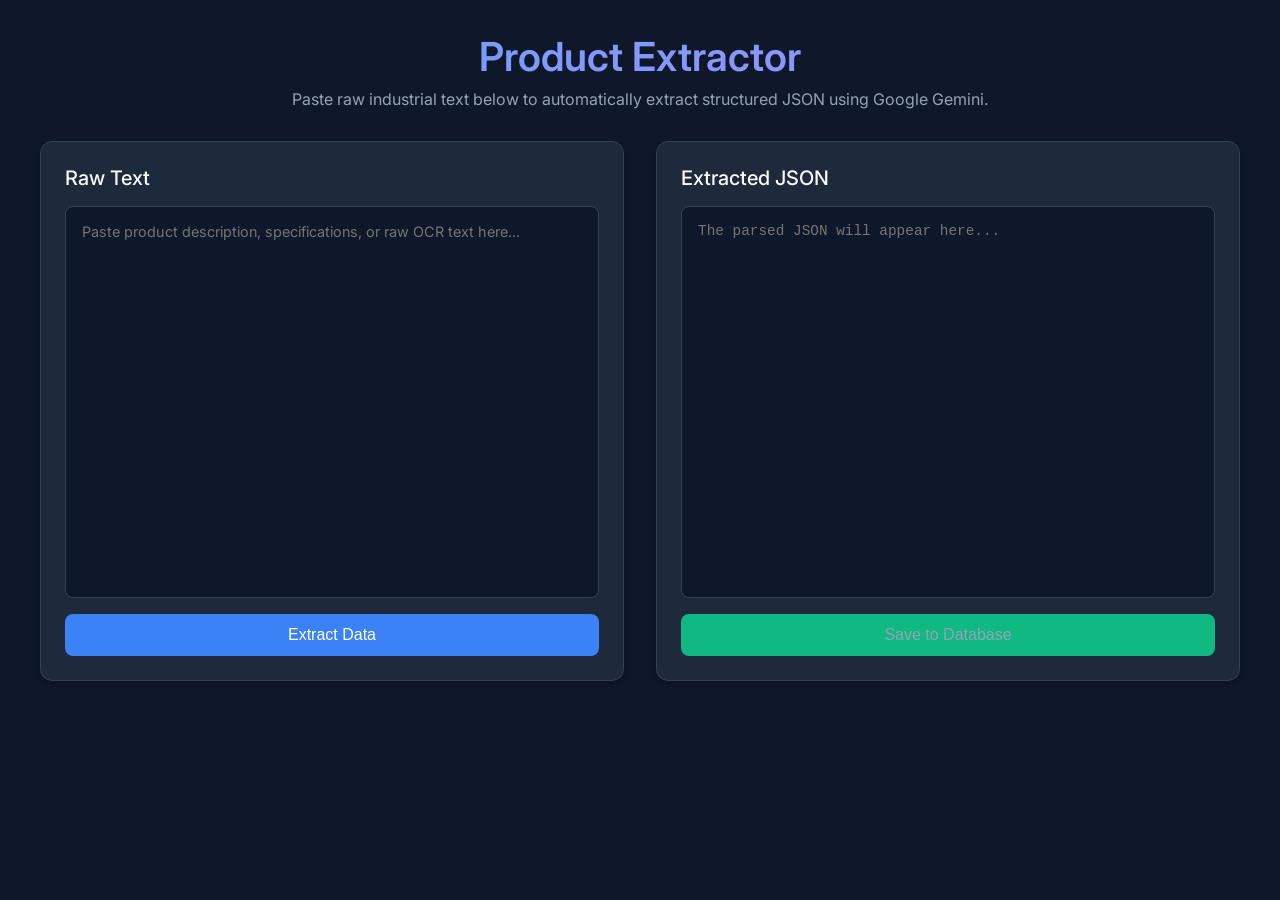
==== frontend/index.html @ 0d47b3da "Initial commit of Product Intelligence API and UI" ====
<!DOCTYPE html>
<html lang="en">
<head>
    <meta charset="UTF-8">
    <meta name="viewport" content="width=device-width, initial-scale=1.0">
    <title>Product Extractor</title>
    <link rel="stylesheet" href="styles.css">
    <link href="https://fonts.googleapis.com/css2?family=Inter:wght@400;500;600&display=swap" rel="stylesheet">
</head>
<body>
    <div class="container">
        <header>
            <h1>Product Extractor</h1>
            <p>Paste raw industrial text below to automatically extract structured JSON using Google Gemini.</p>
        </header>

        <div class="main-content">
            <div class="input-section">
                <h2>Raw Text</h2>
                <textarea id="raw-text" placeholder="Paste product description, specifications, or raw OCR text here..."></textarea>
                <button id="extract-btn">Extract Data</button>
            </div>

            <div class="output-section">
                <h2>Extracted JSON</h2>
                <textarea id="json-output" placeholder="The parsed JSON will appear here..."></textarea>
                <button id="save-btn" class="secondary" disabled>Save to Database</button>
            </div>
        </div>

        <div id="status-message" class="hidden"></div>
    </div>
    <script src="app.js"></script>
</body>
</html>
---- frontend/styles.css ----
:root {
    --bg-color: #0f172a;
    --card-bg: #1e293b;
    --primary-color: #3b82f6;
    --primary-hover: #2563eb;
    --text-main: #f8fafc;
    --text-muted: #94a3b8;
    --border-color: #334155;
    --success: #10b981;
    --error: #ef4444;
}

* {
    box-sizing: border-box;
    margin: 0;
    padding: 0;
}

body {
    font-family: 'Inter', sans-serif;
    background-color: var(--bg-color);
    color: var(--text-main);
    display: flex;
    justify-content: center;
    min-height: 100vh;
    padding: 2rem;
}

.container {
    width: 100%;
    max-width: 1200px;
    display: flex;
    flex-direction: column;
    gap: 2rem;
}

header {
    text-align: center;
}

header h1 {
    font-size: 2.5rem;
    font-weight: 600;
    margin-bottom: 0.5rem;
    background: linear-gradient(to right, #60a5fa, #a78bfa);
    -webkit-background-clip: text;
    -webkit-text-fill-color: transparent;
}

header p {
    color: var(--text-muted);
}

.main-content {
    display: flex;
    gap: 2rem;
    height: 60vh;
}

.input-section, .output-section {
    flex: 1;
    background-color: var(--card-bg);
    border: 1px solid var(--border-color);
    border-radius: 12px;
    padding: 1.5rem;
    display: flex;
    flex-direction: column;
    gap: 1rem;
    box-shadow: 0 4px 6px -1px rgba(0, 0, 0, 0.1), 0 2px 4px -1px rgba(0, 0, 0, 0.06);
}

h2 {
    font-size: 1.25rem;
    font-weight: 500;
}

textarea {
    flex: 1;
    background-color: var(--bg-color);
    border: 1px solid var(--border-color);
    border-radius: 8px;
    padding: 1rem;
    color: var(--text-main);
    font-family: 'Inter', monospace;
    font-size: 0.9rem;
    resize: none;
    transition: border-color 0.2s;
}

textarea:focus {
    outline: none;
    border-color: var(--primary-color);
}

#json-output {
    font-family: 'Courier New', Courier, monospace;
}

button {
    padding: 0.75rem 1.5rem;
    border: none;
    border-radius: 8px;
    font-size: 1rem;
    font-weight: 500;
    cursor: pointer;
    transition: all 0.2s;
    background-color: var(--primary-color);
    color: white;
}

button:hover {
    background-color: var(--primary-hover);
    transform: translateY(-1px);
}

button:active {
    transform: translateY(0);
}

button:disabled {
    background-color: var(--border-color);
    color: var(--text-muted);
    cursor: not-allowed;
    transform: none;
}

button.secondary {
    background-color: var(--success);
}

button.secondary:hover:not(:disabled) {
    background-color: #059669;
}

#status-message {
    text-align: center;
    padding: 1rem;
    border-radius: 8px;
    font-weight: 500;
}

.hidden {
    display: none;
}

.success {
    background-color: rgba(16, 185, 129, 0.1);
    color: var(--success);
    border: 1px solid rgba(16, 185, 129, 0.2);
}

.error {
    background-color: rgba(239, 68, 68, 0.1);
    color: var(--error);
    border: 1px solid rgba(239, 68, 68, 0.2);
}
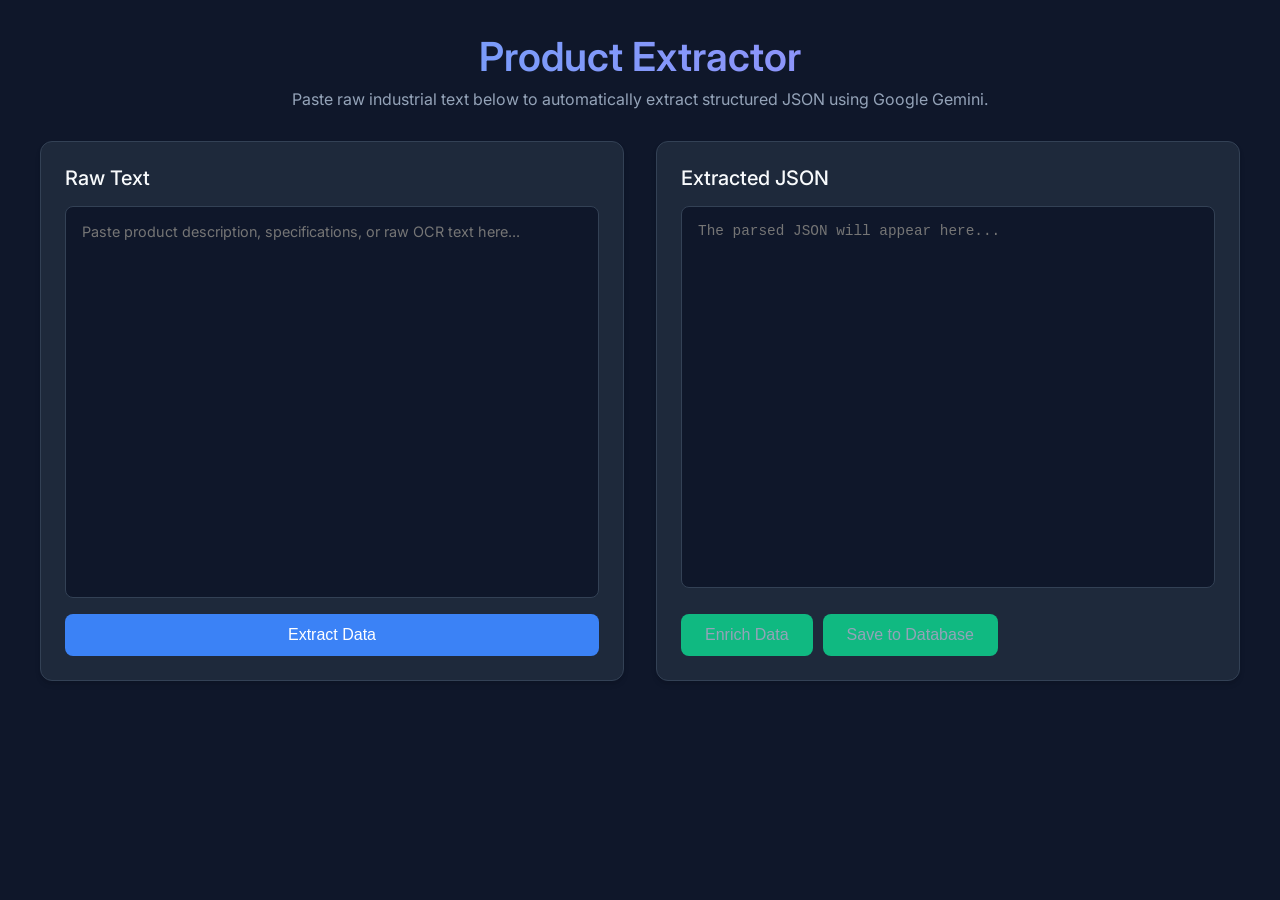
==== commit bca6e5c8: "Add /enrich endpoint and UI button for data validation" ====
--- a/frontend/index.html
+++ b/frontend/index.html
@@ -24,7 +24,10 @@
             <div class="output-section">
                 <h2>Extracted JSON</h2>
                 <textarea id="json-output" placeholder="The parsed JSON will appear here..."></textarea>
-                <button id="save-btn" class="secondary" disabled>Save to Database</button>
+                <div style="display: flex; gap: 10px; margin-top: 10px;">
+                    <button id="enrich-btn" class="secondary" disabled>Enrich Data</button>
+                    <button id="save-btn" class="secondary" disabled>Save to Database</button>
+                </div>
             </div>
         </div>
 
